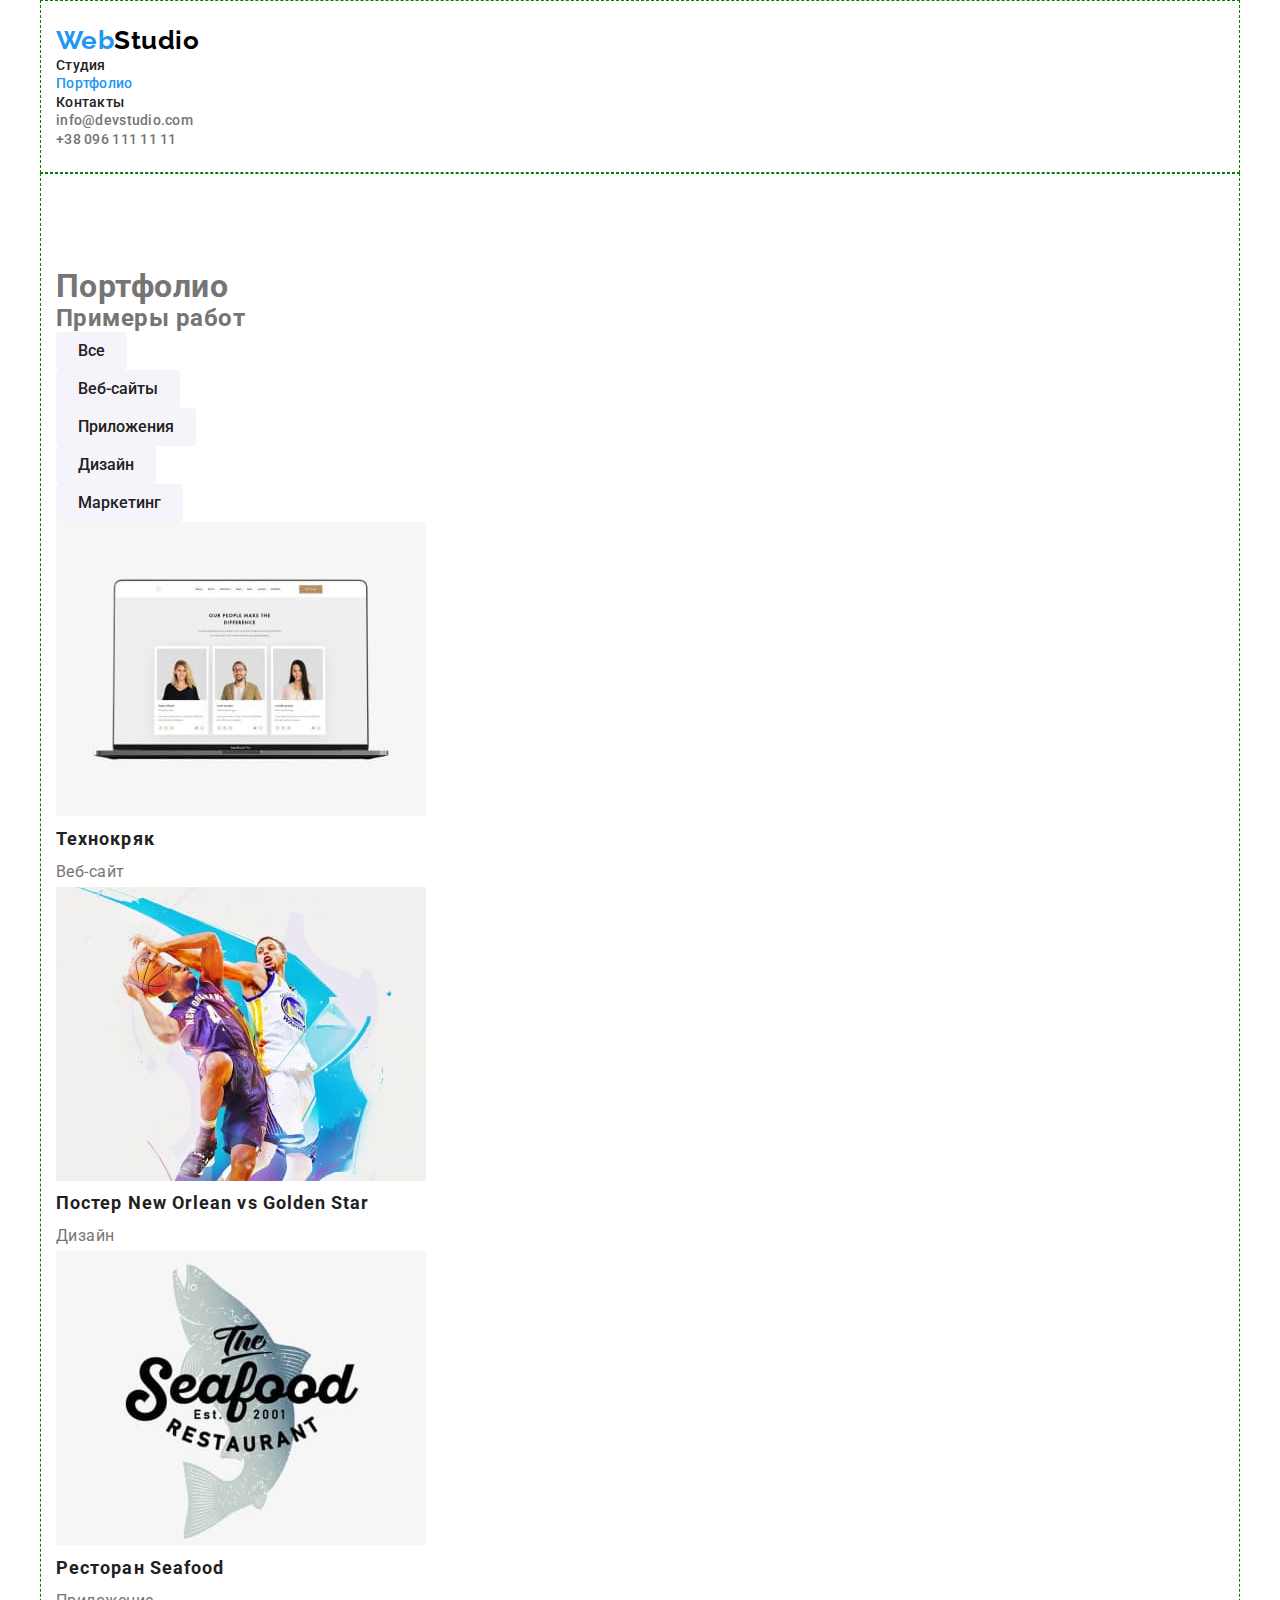
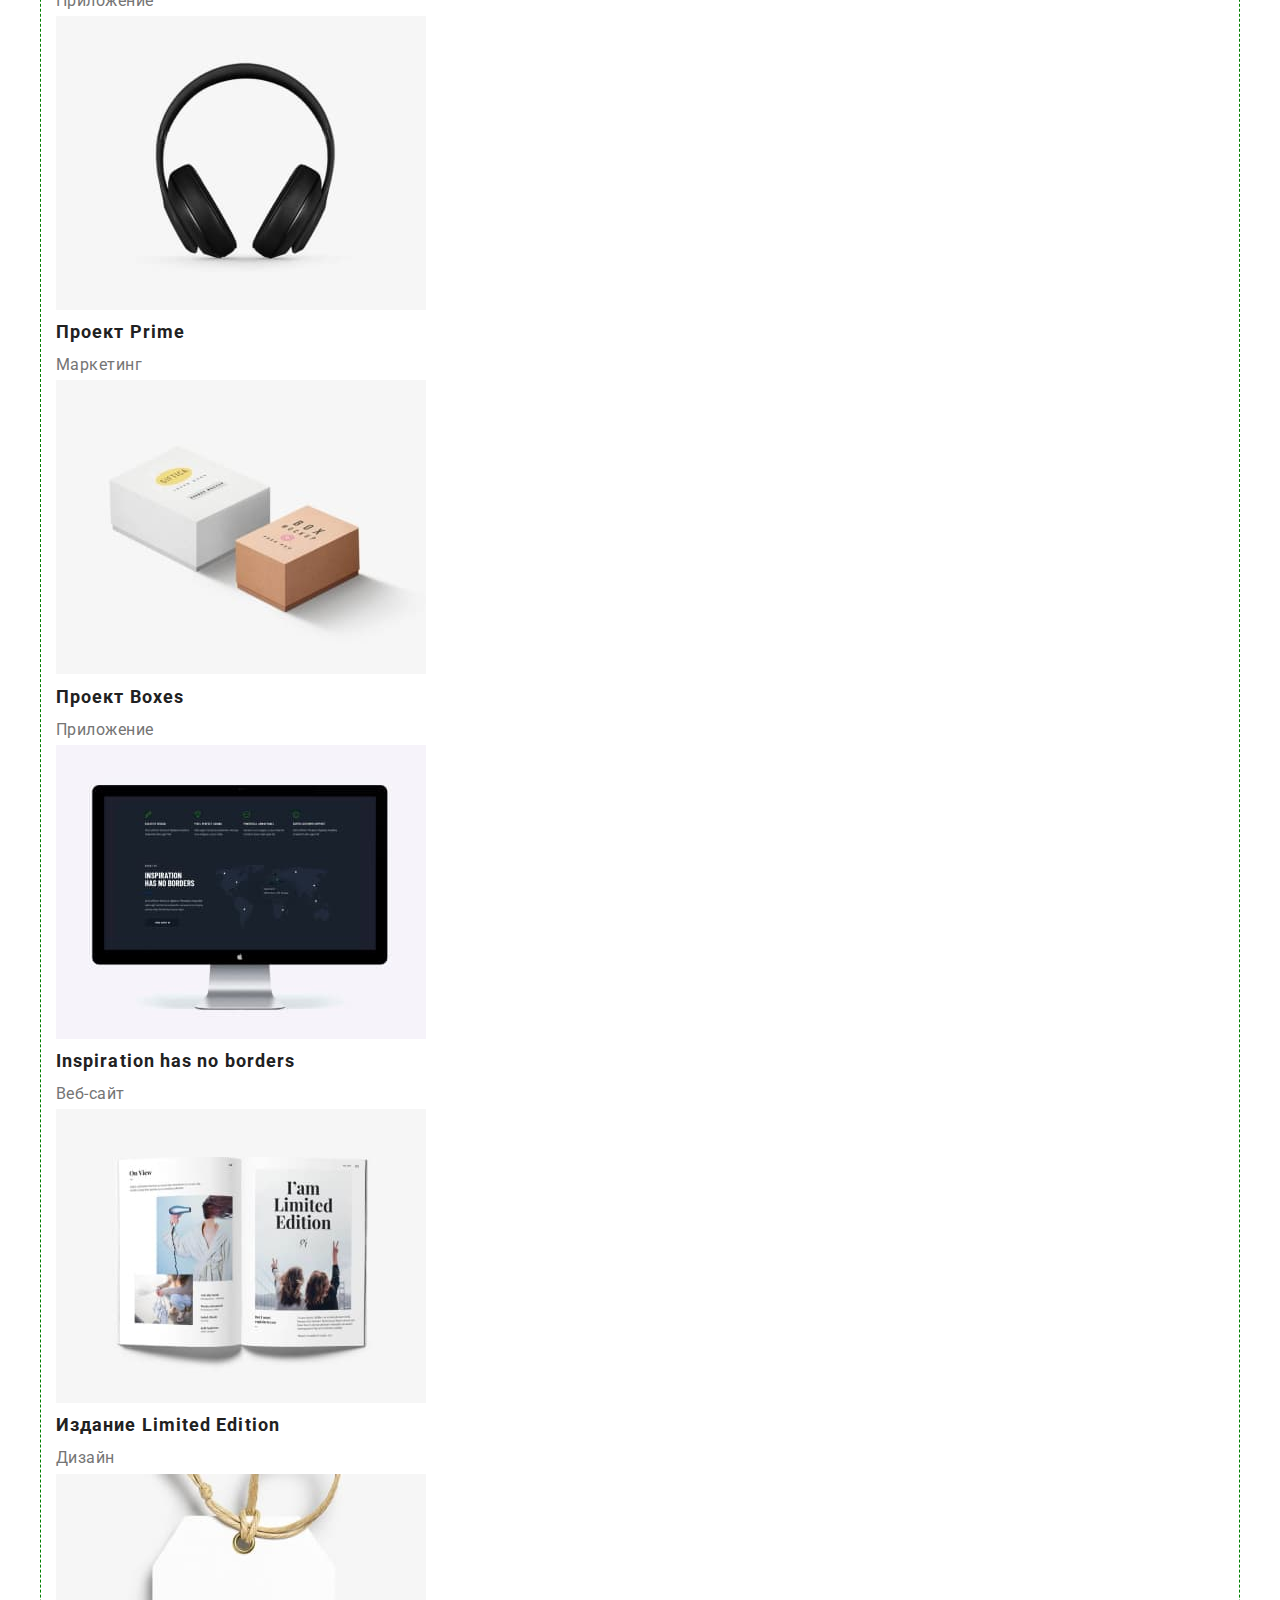
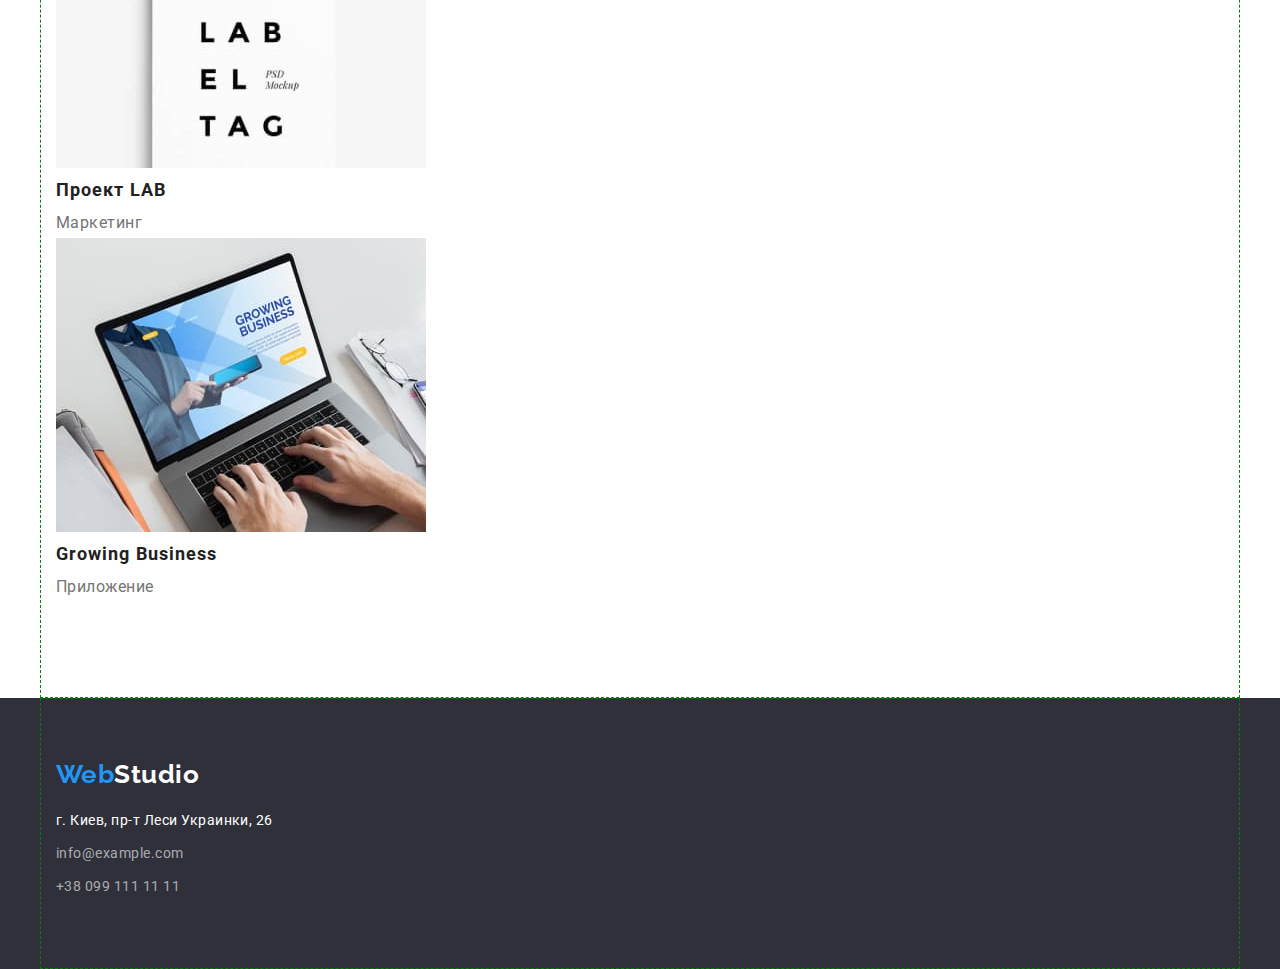
==== portfolio.html @ 229e7117 "скопирована предыдущая версия" ====
<!DOCTYPE html>
<html lang="ru">
    <head>
        <meta charset="UTF-8" />
        <meta http-equiv="X-UA-Compatible" content="IE=edge" />
        <meta name="viewport" content="width=device-width, initial-scale=1.0" />
        <title>WebStudio</title>
        <link rel="preconnect" href="https://fonts.googleapis.com" />
        <link rel="preconnect" href="https://fonts.gstatic.com" crossorigin />
        <link
            rel="stylesheet"
            href="https://cdnjs.cloudflare.com/ajax/libs/modern-normalize/1.1.0/modern-normalize.min.css"
        />
        <link
            href="https://fonts.googleapis.com/css2?family=Raleway:wght@700&family=Roboto:wght@400;500;700;900&display=swap"
            rel="stylesheet"
        />
        <link rel="stylesheet" href="./css/style.css" />
    </head>

    <body>
        <!-- Шапка -->
        <header>
            <div class="container">
                <nav>
                    <a href="./index.html" class="logo"
                        >Web<span class="logo-studio">Studio</span></a
                    >
                    <ul class="site-nav">
                        <li>
                            <a href="./index.html">Студия</a>
                        </li>
                        <li>
                            <a href="./portfolio.html" class="current"
                                >Портфолио</a
                            >
                        </li>
                        <li><a href="#">Контакты</a></li>
                    </ul>
                </nav>
                <ul class="auth-nav">
                    <li><a href="#">info@devstudio.com</a></li>
                    <li><a href="#">+38 096 111 11 11</a></li>
                </ul>
            </div>
        </header>
        <main>
            <!-- Product list -->
            <section>
                <div class="container example-box">
                    <h1>Портфолио</h1>
                    <h2>Примеры работ</h2>
                    <ul>
                        <li>
                            <button type="button" class="button secondary">
                                Все
                            </button>
                        </li>
                        <li>
                            <button type="button" class="button secondary">
                                Веб-сайты
                            </button>
                        </li>
                        <li>
                            <button type="button" class="button secondary">
                                Приложения
                            </button>
                        </li>
                        <li>
                            <button type="button" class="button secondary">
                                Дизайн
                            </button>
                        </li>
                        <li>
                            <button type="button" class="button secondary">
                                Маркетинг
                            </button>
                        </li>
                    </ul>
                    <ul class="example-list">
                        <li>
                            <a href="">
                                <img
                                    src="./images/tehnokryak.jpg"
                                    alt="Технокряк"
                                    width="370"
                                />
                                <h3 class="title">Технокряк</h3>
                                <p>Веб-сайт</p></a
                            >
                        </li>
                        <li>
                            <a href="">
                                <img
                                    src="./images/poster.jpg"
                                    alt="Постер New Orlean vs Golden Star"
                                    width="370"
                                />
                                <h3 class="title">
                                    Постер New Orlean vs Golden Star
                                </h3>
                                <p>Дизайн</p></a
                            >
                        </li>
                        <li>
                            <a href="">
                                <img
                                    src="./images/seafood.jpg"
                                    alt="Ресторан Seafood"
                                    width="370"
                                />
                                <h3 class="title">Ресторан Seafood</h3>
                                <p>Приложение</p></a
                            >
                        </li>
                        <li>
                            <a href="">
                                <img
                                    src="./images/prime.jpg"
                                    alt="Проект Prime"
                                    width="370"
                                />
                                <h3 class="title">Проект Prime</h3>
                                <p>Маркетинг</p></a
                            >
                        </li>
                        <li>
                            <a href="">
                                <img
                                    src="./images/boxes.jpg"
                                    alt="Проект Boxes"
                                    width="370"
                                />
                                <h3 class="title">Проект Boxes</h3>
                                <p>Приложение</p></a
                            >
                        </li>
                        <li>
                            <a href="">
                                <img
                                    src="./images/inspiration.jpg"
                                    alt="Inspiration has no borders"
                                    width="370"
                                />
                                <h3 class="title">
                                    Inspiration has no borders
                                </h3>
                                <p>Веб-сайт</p></a
                            >
                        </li>
                        <li>
                            <a href="">
                                <img
                                    src="./images/limitededition.jpg"
                                    alt="Издание Limited Edition"
                                    width="370"
                                />
                                <h3 class="title">Издание Limited Edition</h3>
                                <p>Дизайн</p></a
                            >
                        </li>
                        <li>
                            <a href="">
                                <img
                                    src="./images/lab.jpg"
                                    alt="Проект LAB"
                                    width="370"
                                />
                                <h3 class="title">Проект LAB</h3>
                                <p>Маркетинг</p></a
                            >
                        </li>
                        <li>
                            <a href="">
                                <img
                                    src="./images/growing.jpg"
                                    alt="Growing Business"
                                    width="370"
                                />
                                <h3 class="title">Growing Business</h3>
                                <p>Приложение</p></a
                            >
                        </li>
                    </ul>
                </div>
            </section>
        </main>
        <!--Footer -->
        <footer>
            <div class="container">
                <a href="./index.html" class="logo"
                    >Web<span class="logo-studio">Studio</span></a
                >
                <address>
                    <ul class="contact-list">
                        <li>г. Киев, пр-т Леси Украинки, 26</li>
                        <li><a href="#">info@example.com</a></li>
                        <li><a href="#">+38 099 111 11 11</a></li>
                    </ul>
                </address>
            </div>
        </footer>
    </body>
</html>
---- css/style.css ----
:root {
    --primary-background-color: #FFFFFF;
    --secondary-background-color: #F5F4FA;
    --footer-background-color: #2F303A;
    --primary-text-color: #757575;
    --title-text-color: #212121;
    --accent-color: #2196F3;
}
/* white color #FFFFFF */   
/* black color #000000 */
/* adress color rgba(255, 255, 255, 0.6) */

body {margin: 0;}
h1,h2,h3,h4,ul,li,p {
    margin: 0;
    padding: 0;}
    
ul {list-style-type: none;}
button {cursor: pointer;}
a {text-decoration: none;}

body {
    background-color: var(--primary-background-color); 
    color: var(--primary-text-color);
    font-family: Roboto; sans-serif;
    letter-spacing: 0.03em;
}
.container {
margin-left: auto;
margin-right: auto;
padding: 94px 15px;

width: 1200px;
border: 1px dashed green;
}

header .container{
    padding-top: 24px;
    padding-bottom: 24px;
}
.logo {
    color: var(--accent-color);
    font-family: Raleway; sans-serif;
    font-size: 26px;
    font-weight: 700;
    line-height: 1.19;
}
.logo-studio {
    color: #000000;
    font-family: Raleway; sans-serif;
    font-weight: 700;
    font-size: 26px;
    line-height: 1.19;
}

.site-nav a {
    color: var(--title-text-color);
    font-weight: 500;
    font-size: 14px;
    line-height: 1.14;
    letter-spacing: 0.02em;
}
.site-nav a:hover,.site-nav a:focus {
    color: var(--accent-color);
}
.site-nav a.current {
    color: var(--accent-color);
}

.auth-nav a{
    color:var(--primary-text-colors);
    font-weight: 500;
    font-size: 14px;
    line-height: 1.14;
    letter-spacing: 0.02em;
}
.auth-nav a:hover,.auth-nav a:focus { color: var(--accent-color);}

.hero {background-color: var(--footer-background-color);
}
.hero-title {color: #FFFFFF;
    font-weight: 900;
    font-size: 44px;
    line-height: 1.36;
    text-align: center;
    letter-spacing: 0.06em;
    text-transform: uppercase;

    margin-top: 0;
    margin-bottom: 30px;
}

.section-title {
    color: var(--title-text-color);
    font-weight: 700;
    font-size: 36px;
    line-height: 1.17;
    text-align: center;

    margin-bottom: 50px;
    padding-left: auto;
    padding-right: auto;
    }

.feature-list .title {color: var(--title-text-color);
    font-weight: 700;
    font-size: 14px;
    line-height: 1.14;
    text-transform: uppercase;

    margin-bottom: 10px;}

.feature-list p {
    font-size: 14px;
    line-height: 1.17;
}
.deals-box {
    padding 0px;
}

.staff {
    background-color: var(--secondary-background-color);
}
.staff .container {
    padding: 94px 15px;
}
.staff-list .title {
    color: var(--title-text-color);
    font-weight: 500;
    font-size: 16px;
    line-height: 1.19;
    text-align: center;

    margin-bottom: 10px;
}
.staff-list p {
    font-size: 16px;
    line-height: 1.19;
    text-align: center;
}
.staff-list
{margin-bottom: 94px;
}

footer {
    background-color: var(--footer-background-color);
}
footer .logo-studio {
    color: #FFFFFF;
}
footer .logo {
    margin-bottom: 20px;
    display: inline-block;
}
footer .container{
    padding: 60px 15px;
}
.contact-list {
    color: #FFFFFF;
    font-style: normal;
    font-size: 14px;
    line-height: 1.71;
}
.contact-list a {
    color: rgba(255, 255, 255, 0.6);
}
.contact-list li{
    margin-bottom: 9px;
}
.contact-list li:hover,.contact-list li:focus{
    color:var(--accent-color);
}
.contact-list a:hover,.contact-list a:focus{
    color:var(--accent-color);
}


/* Buttons */
button {font-family: inherit;}

.button {border-radius: 4px;
border: none;
}
.button.primary {
    padding: 10px 32px;

    color: var(--primary-background-color); 
    background-color: var(--accent-color);
    font-weight: 700;
    font-size: 16px;
    line-height: 1.9;
    letter-spacing: 0.06em;

    margin-left: auto;
    margin-right: auto;
    text-align: center;

    cursor: pointer;
}
.button.secondary {
    padding: 6px 22px;
    color: var(--title-text-color);
    background-color: var(--secondary-background-color);
    font-weight: 500;
    font-size: 16px;
    line-height: 1.625;
    text-align: center;

    cursor: pointer;
}
.button.secondary:hover, .button.secondary:focus {
    color: var(--primary-background-color);
    background-color: var(--accent-color);
}
    
/* Portfolio styles */

.example-list .title {
    color: var(--title-text-color);
    font-weight: 700;
    font-size: 18px;
    line-height: 2;
    letter-spacing: 0.06em;
}
.example-list p {
    color: var(--primary-text-color);
    font-size: 16px;
    line-height: 1.88;
}
.example-box{

}
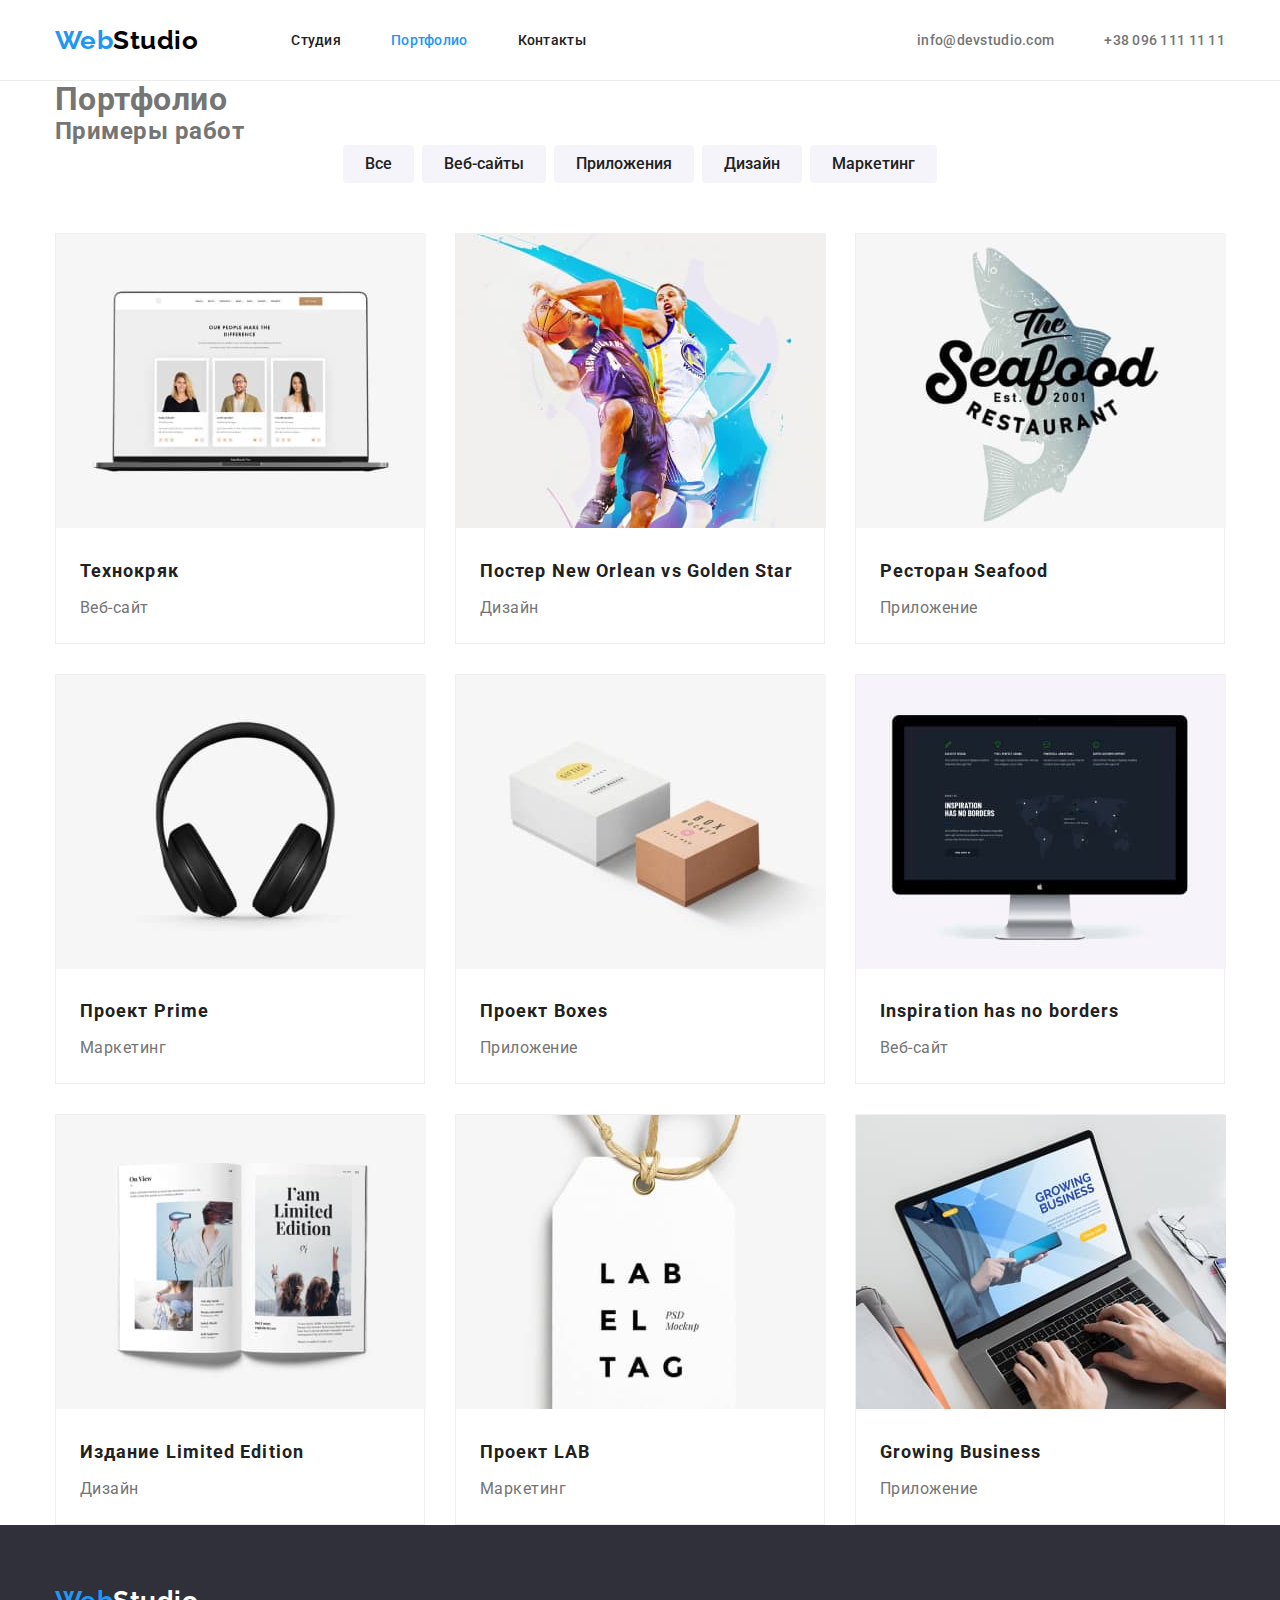
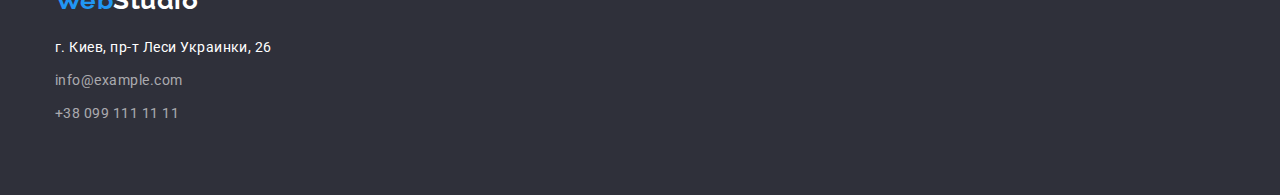
==== commit 53e25853: "добавлены блоки" ====
--- a/portfolio.html
+++ b/portfolio.html
@@ -22,10 +22,11 @@
         <!-- Шапка -->
         <header>
             <div class="container">
-                <nav>
+                
                     <a href="./index.html" class="logo"
                         >Web<span class="logo-studio">Studio</span></a
                     >
+                    <nav>
                     <ul class="site-nav">
                         <li>
                             <a href="./index.html">Студия</a>
@@ -50,7 +51,7 @@
                 <div class="container example-box">
                     <h1>Портфолио</h1>
                     <h2>Примеры работ</h2>
-                    <ul>
+                    <ul class="example-filter">
                         <li>
                             <button type="button" class="button secondary">
                                 Все
--- a/css/style.css
+++ b/css/style.css
@@ -22,37 +22,52 @@
 body {
     background-color: var(--primary-background-color); 
     color: var(--primary-text-color);
-    font-family: Roboto; sans-serif;
+    font-family: Roboto ;
     letter-spacing: 0.03em;
 }
 .container {
 margin-left: auto;
 margin-right: auto;
-padding: 94px 15px;
+padding-right: 15px;
+padding-left: 15px;
 
 width: 1200px;
-border: 1px dashed green;
+/* border: 1px dashed green; */
 }
 
 header .container{
+    display: flex;
+    align-items: center;
+
     padding-top: 24px;
     padding-bottom: 24px;
+    height: 80px;
+}
+header{
+    border-bottom: 1px solid #ECECEC;
 }
 .logo {
+margin-right: 93px;
+
     color: var(--accent-color);
-    font-family: Raleway; sans-serif;
+    font-family: Raleway;
     font-size: 26px;
     font-weight: 700;
     line-height: 1.19;
 }
 .logo-studio {
     color: #000000;
-    font-family: Raleway; sans-serif;
+    font-family: Raleway ;
     font-weight: 700;
     font-size: 26px;
     line-height: 1.19;
 }
 
+.site-nav{
+    display: flex;
+}
+.site-nav li:not(:last-child){margin-right: 50px;}
+
 .site-nav a {
     color: var(--title-text-color);
     font-weight: 500;
@@ -66,7 +81,13 @@
 .site-nav a.current {
     color: var(--accent-color);
 }
-
+.auth-nav{
+    display: flex;
+    margin-left: auto;
+}
+.auth-nav li:not(:last-child){
+    margin-right: 50px;
+}
 .auth-nav a{
     color:var(--primary-text-colors);
     font-weight: 500;
@@ -102,6 +123,18 @@
     padding-right: auto;
     }
 
+.feature-list{
+    display: flex;
+}
+.feature-list li:not(:last-child){
+    margin-right: 30px;}
+.feature-box{
+padding-top: 94px;    
+padding-bottom: 94px;
+}
+.feature-list li {
+    width: 270px;
+}
 .feature-list .title {color: var(--title-text-color);
     font-weight: 700;
     font-size: 14px;
@@ -112,17 +145,26 @@
 
 .feature-list p {
     font-size: 14px;
-    line-height: 1.17;
+    line-height: 1.7;
 }
 .deals-box {
-    padding 0px;
+    padding-bottom: 94px;
+}
+.deals{
+    display: flex;
+}
+.deals li:not(:last-child){
+    margin-right: 30px;
 }
 
 .staff {
     background-color: var(--secondary-background-color);
 }
-.staff .container {
-    padding: 94px 15px;
+.staff .container{
+    padding: 94px 0;
+}
+.staff-list img{
+    margin-bottom: 30px;
 }
 .staff-list .title {
     color: var(--title-text-color);
@@ -137,9 +179,14 @@
     font-size: 16px;
     line-height: 1.19;
     text-align: center;
-}
-.staff-list
-{margin-bottom: 94px;
+    
+    margin-bottom: 30px;
+}
+.staff-list{
+    display: flex;
+}
+.staff-list li:not(:last-child){
+    margin-right: 30px;
 }
 
 footer {
@@ -180,25 +227,26 @@
 
 .button {border-radius: 4px;
 border: none;
-}
+cursor: pointer;
+}
+
+.hero div {
+display: flex;
+justify-content: center;}
+
 .button.primary {
     padding: 10px 32px;
-
+    
     color: var(--primary-background-color); 
     background-color: var(--accent-color);
     font-weight: 700;
     font-size: 16px;
     line-height: 1.9;
     letter-spacing: 0.06em;
-
-    margin-left: auto;
-    margin-right: auto;
-    text-align: center;
-
-    cursor: pointer;
 }
 .button.secondary {
     padding: 6px 22px;
+
     color: var(--title-text-color);
     background-color: var(--secondary-background-color);
     font-weight: 500;
@@ -215,6 +263,28 @@
     
 /* Portfolio styles */
 
+.example-filter {
+    display: flex;
+    justify-content: center;
+    margin-bottom: 50px;
+}
+.example-filter :not(:last-child) {
+    margin-right: 8px;
+}
+.example-list {
+    display: flex;
+    flex-wrap: wrap;
+}
+.example-list li {
+    width: 370px;
+    margin-right: 30px;
+    margin-bottom: 30px;
+    border: 1px solid #EEEEEE;
+}
+.example-list li:nth-last-child(-n+3){
+    margin-bottom: 0;
+}
+.example-list li:nth-child(3n){margin-right: 0;}
 .example-list .title {
     color: var(--title-text-color);
     font-weight: 700;
@@ -227,6 +297,16 @@
     font-size: 16px;
     line-height: 1.88;
 }
-.example-box{
-
+.example-list img {
+    margin-bottom: 20px;
+}
+.example-list h3 {
+    margin-bottom: 4px;
+    margin-right: 24px;
+    margin-left: 24px;
+}
+.example-list p {
+    margin-bottom: 20px;
+    margin-right: 24px;
+    margin-left: 24px;
 }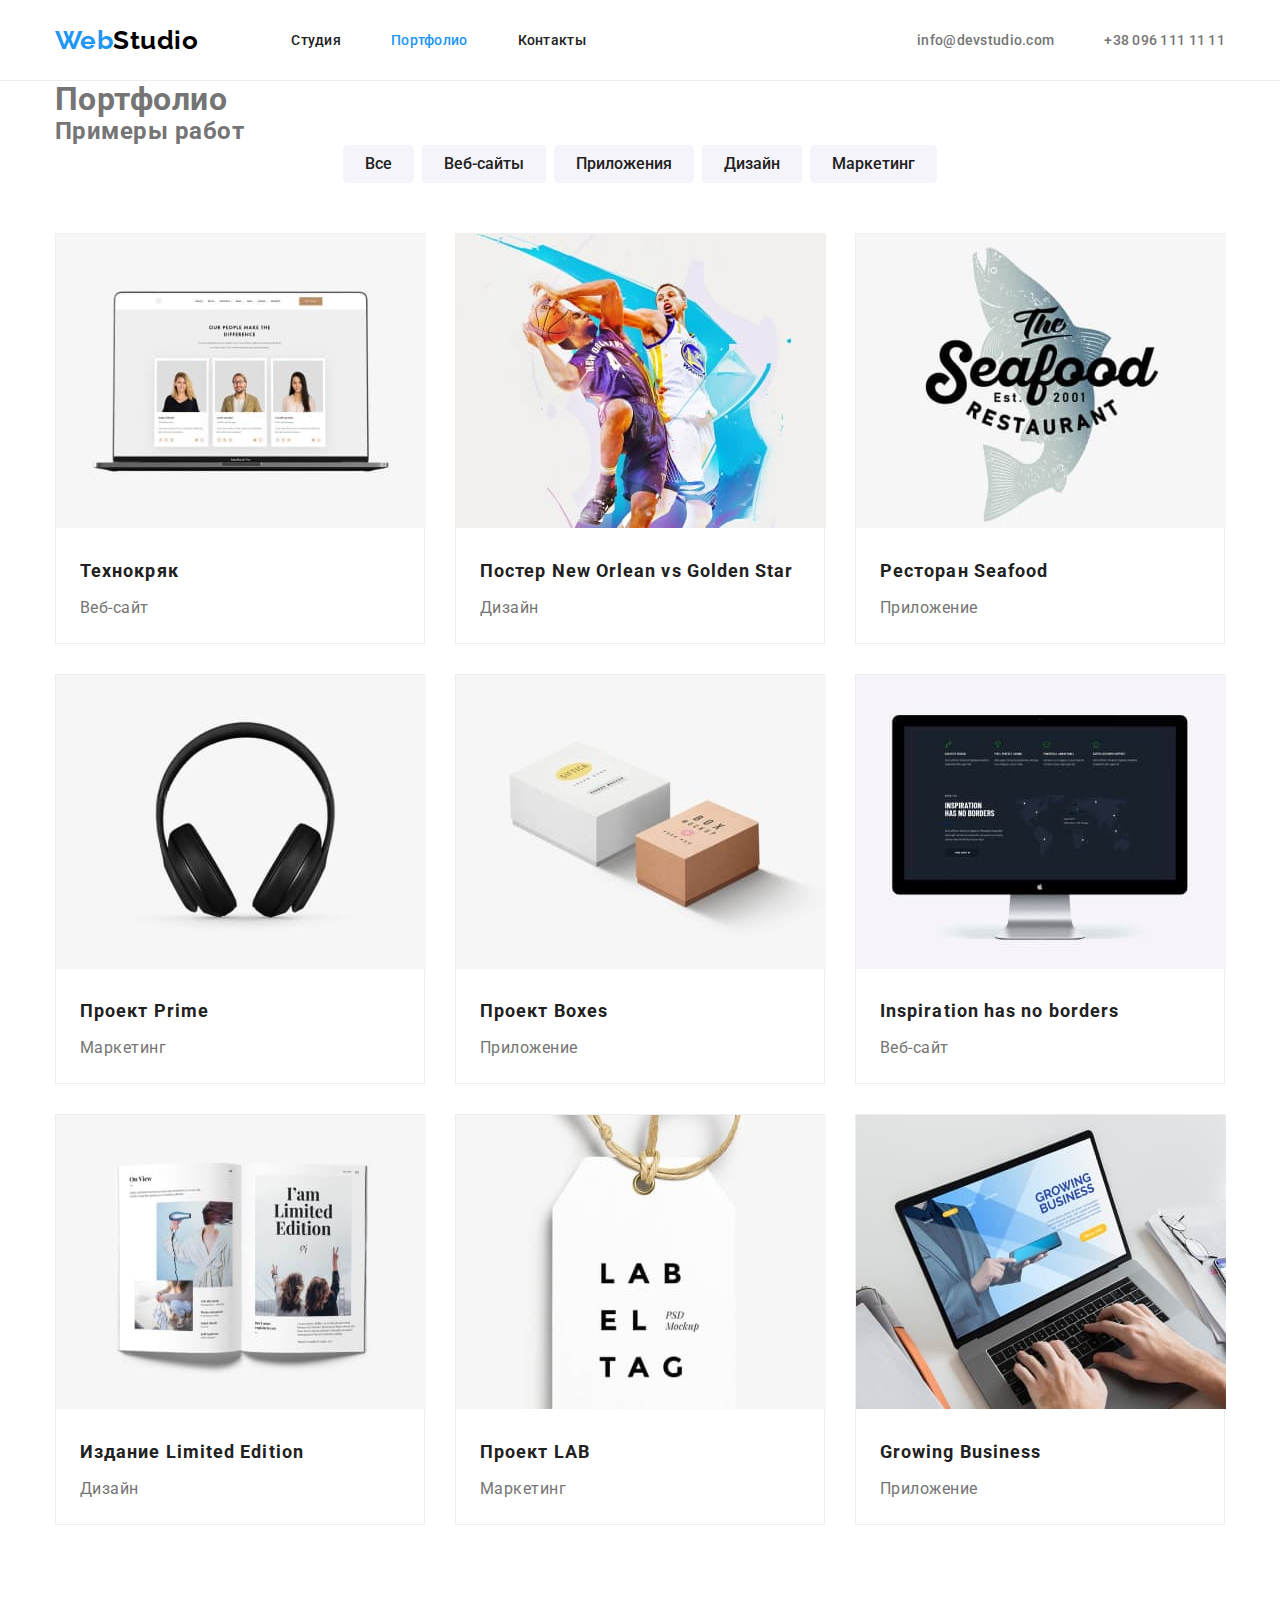
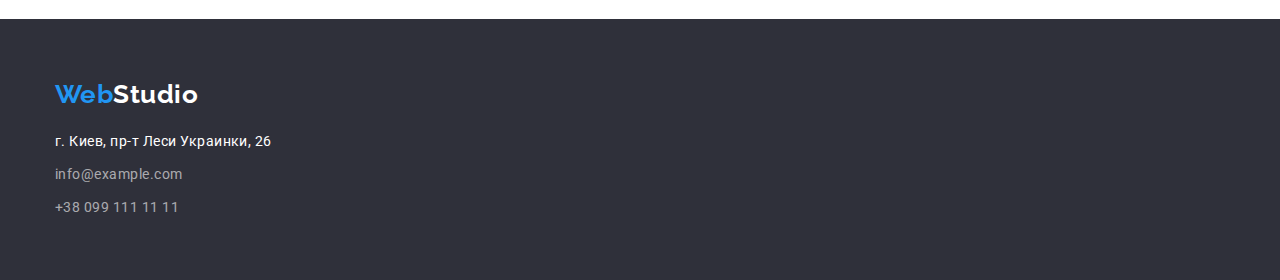
==== commit c0dbd526: "исправлены ошибки" ====
--- a/portfolio.html
+++ b/portfolio.html
@@ -80,107 +80,136 @@
                     </ul>
                     <ul class="example-list">
                         <li>
-                            <a href="">
-                                <img
-                                    src="./images/tehnokryak.jpg"
-                                    alt="Технокряк"
-                                    width="370"
-                                />
-                                <h3 class="title">Технокряк</h3>
-                                <p>Веб-сайт</p></a
-                            >
-                        </li>
-                        <li>
-                            <a href="">
-                                <img
-                                    src="./images/poster.jpg"
-                                    alt="Постер New Orlean vs Golden Star"
-                                    width="370"
-                                />
-                                <h3 class="title">
-                                    Постер New Orlean vs Golden Star
-                                </h3>
-                                <p>Дизайн</p></a
-                            >
-                        </li>
-                        <li>
+                            <div class="item">
+                                <a href="">
+                                    <img
+                                        src="./images/tehnokryak.jpg"
+                                        alt="Технокряк"
+                                        width="370"
+                                    />
+                                     <div class="description">
+                                          <h3 class="title">Технокряк</h3>
+                                          <p>Веб-сайт</p>
+                                    </div>
+                                </a>
+                            </div>
+                        </li>
+                        <li>
+                            <div class="item">
+                                <a href="">
+                                    <img
+                                        src="./images/poster.jpg"
+                                        alt="Постер New Orlean vs Golden Star"
+                                        width="370"
+                                    />
+                                    <div class="description">
+                                        <h3 class="title">
+                                            Постер New Orlean vs Golden Star
+                                        </h3>
+                                        <p>Дизайн</p>
+                                    </div>
+                                </a>
+                            </div>
+                        </li>
+                        <li>
+                            <div class="item">
                             <a href="">
                                 <img
                                     src="./images/seafood.jpg"
                                     alt="Ресторан Seafood"
                                     width="370"
                                 />
+                                <div class="description">
                                 <h3 class="title">Ресторан Seafood</h3>
-                                <p>Приложение</p></a
-                            >
-                        </li>
-                        <li>
+                                <p>Приложение</p></a>
+                                </div>
+                            </div>
+                        </li>
+                        <li>
+                            <div class="item">
                             <a href="">
                                 <img
                                     src="./images/prime.jpg"
                                     alt="Проект Prime"
                                     width="370"
                                 />
+                                <div class="description">
                                 <h3 class="title">Проект Prime</h3>
-                                <p>Маркетинг</p></a
-                            >
-                        </li>
-                        <li>
+                                <p>Маркетинг</p></a>
+                                </div>
+                            </div>
+                        </li>
+                        <li>
+                            <div class="item">
                             <a href="">
                                 <img
                                     src="./images/boxes.jpg"
                                     alt="Проект Boxes"
                                     width="370"
                                 />
+                                <div class="description">
                                 <h3 class="title">Проект Boxes</h3>
-                                <p>Приложение</p></a
-                            >
-                        </li>
-                        <li>
+                                <p>Приложение</p></a>
+                            </div>
+                            </div>
+                        </li>
+                        <li>
+                            <div class="item">
                             <a href="">
                                 <img
                                     src="./images/inspiration.jpg"
                                     alt="Inspiration has no borders"
                                     width="370"
                                 />
+                                <div class="description">
                                 <h3 class="title">
                                     Inspiration has no borders
                                 </h3>
-                                <p>Веб-сайт</p></a
-                            >
-                        </li>
-                        <li>
+                                <p>Веб-сайт</p></a>
+                            </div>
+                            </div>
+                        </li>
+                        <li>
+                            <div class="item">
                             <a href="">
                                 <img
                                     src="./images/limitededition.jpg"
                                     alt="Издание Limited Edition"
                                     width="370"
                                 />
+                                <div class="description">
                                 <h3 class="title">Издание Limited Edition</h3>
-                                <p>Дизайн</p></a
-                            >
-                        </li>
-                        <li>
+                                <p>Дизайн</p></a>
+                            </div>
+                            </div>
+                        </li>
+                        <li>
+                            <div class="item">
                             <a href="">
                                 <img
                                     src="./images/lab.jpg"
                                     alt="Проект LAB"
                                     width="370"
                                 />
+                                <div class="description">
                                 <h3 class="title">Проект LAB</h3>
-                                <p>Маркетинг</p></a
-                            >
-                        </li>
-                        <li>
+                                <p>Маркетинг</p></a>
+                            </div>
+                        </div>
+                        </li>
+                        <li>
+                            <div class="item">
                             <a href="">
                                 <img
                                     src="./images/growing.jpg"
                                     alt="Growing Business"
                                     width="370"
                                 />
+                                <div class="description">
                                 <h3 class="title">Growing Business</h3>
-                                <p>Приложение</p></a
-                            >
+                                <p>Приложение</p></a>
+                            </div>
+                        </div>
                         </li>
                     </ul>
                 </div>
--- a/css/style.css
+++ b/css/style.css
@@ -132,7 +132,7 @@
 padding-top: 94px;    
 padding-bottom: 94px;
 }
-.feature-list li {
+.feature-list .item {
     width: 270px;
 }
 .feature-list .title {color: var(--title-text-color);
@@ -163,32 +163,35 @@
 .staff .container{
     padding: 94px 0;
 }
-.staff-list img{
-    margin-bottom: 30px;
-}
 .staff-list .title {
     color: var(--title-text-color);
     font-weight: 500;
     font-size: 16px;
     line-height: 1.19;
     text-align: center;
-
-    margin-bottom: 10px;
 }
 .staff-list p {
     font-size: 16px;
     line-height: 1.19;
     text-align: center;
-    
-    margin-bottom: 30px;
+
 }
 .staff-list{
     display: flex;
+}
+.staff-list .item{
+    background-color: var(--primary-background-color);
+    border-radius: 0 0 4px 4px;
+
+    width: 270px;
 }
 .staff-list li:not(:last-child){
     margin-right: 30px;
 }
-
+.staff-list .position{
+    padding: 30px 0;
+}
+.position h3{margin-bottom: 10px;}
 footer {
     background-color: var(--footer-background-color);
 }
@@ -211,7 +214,7 @@
 .contact-list a {
     color: rgba(255, 255, 255, 0.6);
 }
-.contact-list li{
+.contact-list li:not(:last-child){
     margin-bottom: 9px;
 }
 .contact-list li:hover,.contact-list li:focus{
@@ -263,6 +266,10 @@
     
 /* Portfolio styles */
 
+
+.example-box{
+    padding-bottom: 94px;
+}
 .example-filter {
     display: flex;
     justify-content: center;
@@ -284,7 +291,9 @@
 .example-list li:nth-last-child(-n+3){
     margin-bottom: 0;
 }
-.example-list li:nth-child(3n){margin-right: 0;}
+.example-list li:nth-child(3n){
+    margin-right: 0;
+}
 .example-list .title {
     color: var(--title-text-color);
     font-weight: 700;
@@ -297,16 +306,10 @@
     font-size: 16px;
     line-height: 1.88;
 }
-.example-list img {
-    margin-bottom: 20px;
-}
-.example-list h3 {
+.example-list .description{
+    padding: 20px 0 20px 24px;
+    justify-content: flex-start;
+}
+.description .title{
     margin-bottom: 4px;
-    margin-right: 24px;
-    margin-left: 24px;
-}
-.example-list p {
-    margin-bottom: 20px;
-    margin-right: 24px;
-    margin-left: 24px;
 }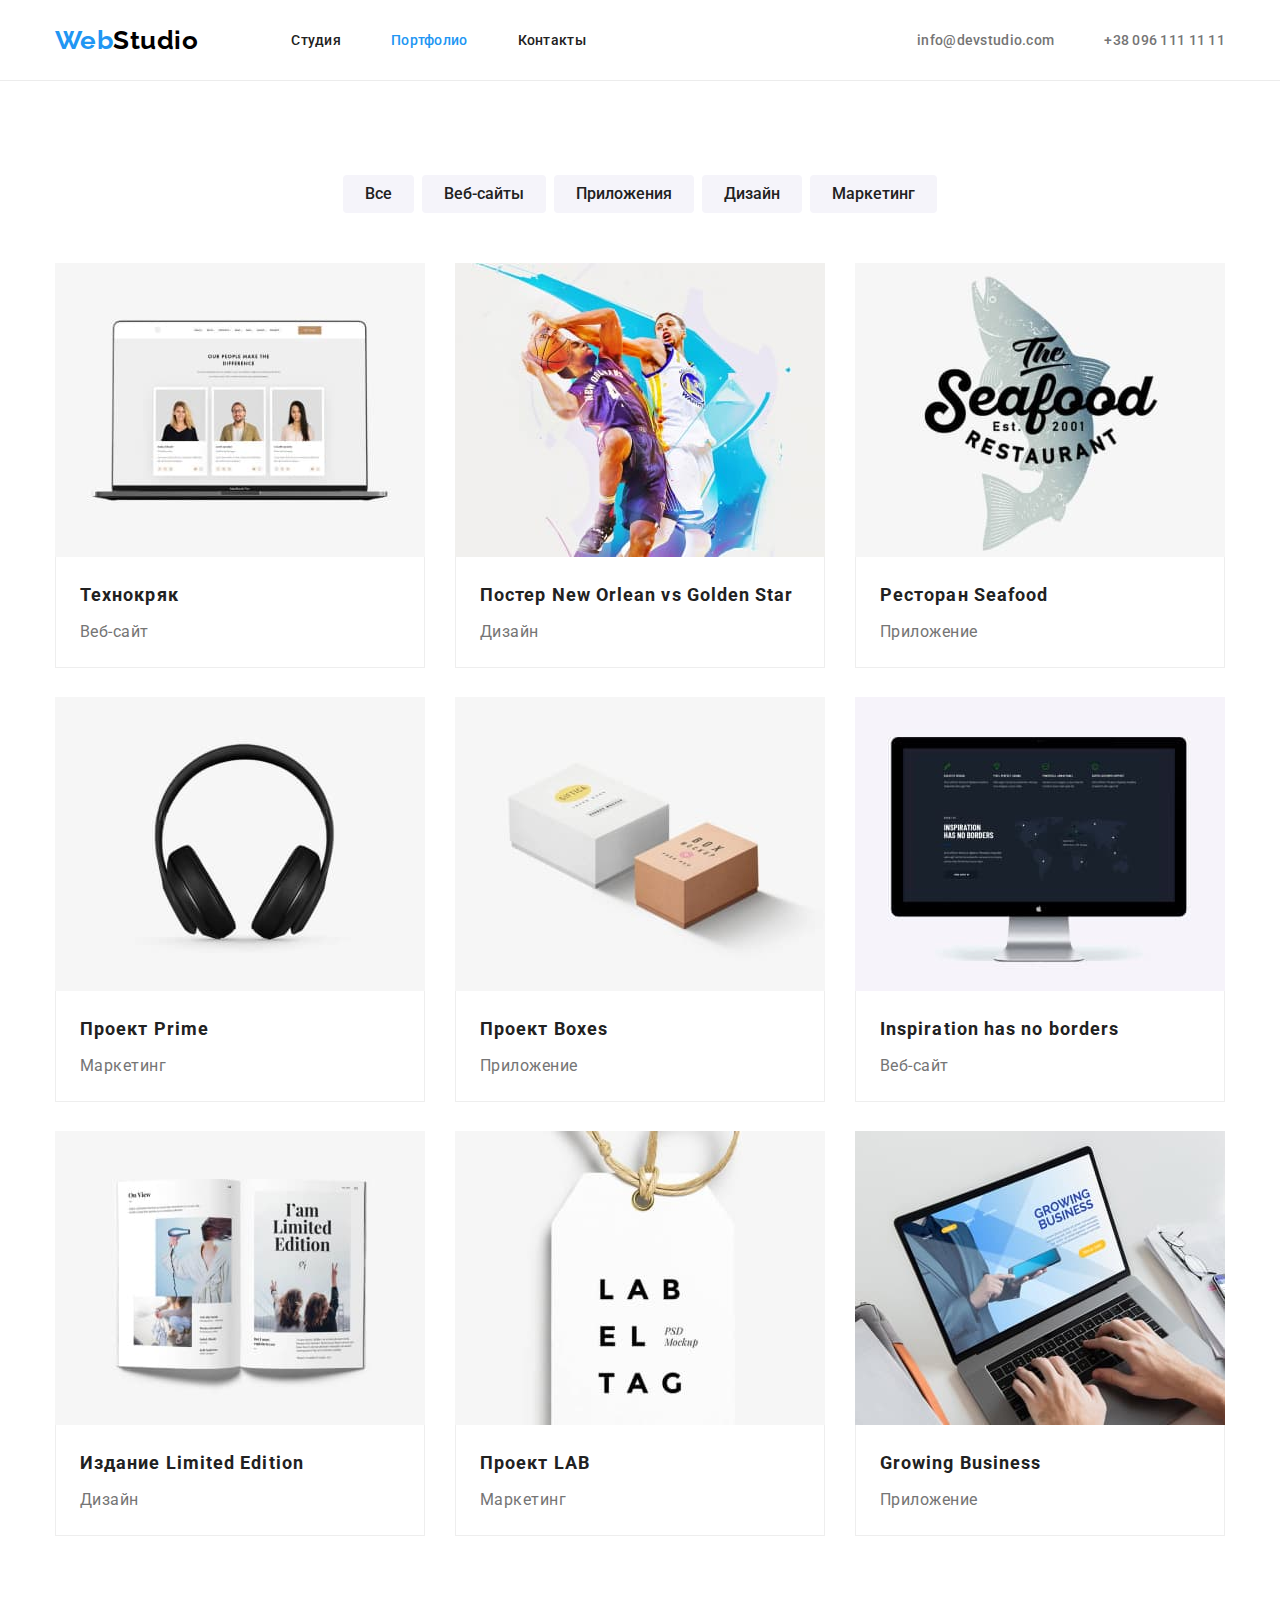
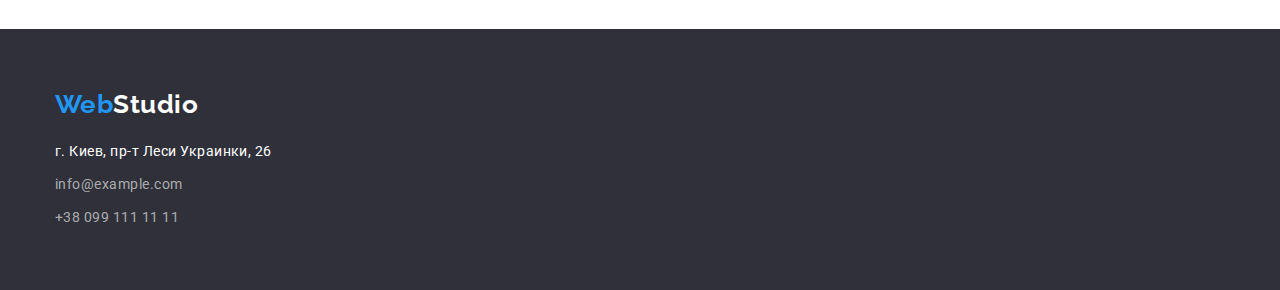
==== commit 958d1d96: "оформлен герой" ====
--- a/portfolio.html
+++ b/portfolio.html
@@ -49,8 +49,8 @@
             <!-- Product list -->
             <section>
                 <div class="container example-box">
-                    <h1>Портфолио</h1>
-                    <h2>Примеры работ</h2>
+                    <h1 class="portfolio">Портфолио</h1>
+                    <h2 class="portfolio">Примеры работ </h2>
                     <ul class="example-filter">
                         <li>
                             <button type="button" class="button secondary">
--- a/css/style.css
+++ b/css/style.css
@@ -1,41 +1,59 @@
 :root {
-    --primary-background-color: #FFFFFF;
-    --secondary-background-color: #F5F4FA;
-    --footer-background-color: #2F303A;
+    --primary-background-color: #ffffff;
+    --secondary-background-color: #f5f4fa;
+    --footer-background-color: #2f303a;
     --primary-text-color: #757575;
     --title-text-color: #212121;
-    --accent-color: #2196F3;
-}
-/* white color #FFFFFF */   
+    --accent-color: #2196f3;
+}
+/* white color #FFFFFF */
 /* black color #000000 */
 /* adress color rgba(255, 255, 255, 0.6) */
 
-body {margin: 0;}
-h1,h2,h3,h4,ul,li,p {
+img {
+    display: block;
+}
+body {
     margin: 0;
-    padding: 0;}
-    
-ul {list-style-type: none;}
-button {cursor: pointer;}
-a {text-decoration: none;}
+}
+h1,
+h2,
+h3,
+h4,
+ul,
+li,
+p {
+    margin: 0;
+    padding: 0;
+}
+
+ul {
+    list-style-type: none;
+}
+button {
+    cursor: pointer;
+}
+a {
+    text-decoration: none;
+}
 
 body {
-    background-color: var(--primary-background-color); 
+    background-color: var(--primary-background-color);
     color: var(--primary-text-color);
-    font-family: Roboto ;
+    font-family: Roboto;
     letter-spacing: 0.03em;
 }
 .container {
-margin-left: auto;
-margin-right: auto;
-padding-right: 15px;
-padding-left: 15px;
-
-width: 1200px;
-/* border: 1px dashed green; */
-}
-
-header .container{
+    margin-left: auto;
+    margin-right: auto;
+    padding-right: 15px;
+    padding-left: 15px;
+
+    width: 1200px;
+    /* outline: 1px dashed green; */
+}
+
+header .container {
     display: flex;
     align-items: center;
 
@@ -43,11 +61,11 @@
     padding-bottom: 24px;
     height: 80px;
 }
-header{
-    border-bottom: 1px solid #ECECEC;
+header {
+    border-bottom: 1px solid #ececec;
 }
 .logo {
-margin-right: 93px;
+    margin-right: 93px;
 
     color: var(--accent-color);
     font-family: Raleway;
@@ -57,16 +75,18 @@
 }
 .logo-studio {
     color: #000000;
-    font-family: Raleway ;
+    font-family: Raleway;
     font-weight: 700;
     font-size: 26px;
     line-height: 1.19;
 }
 
-.site-nav{
-    display: flex;
-}
-.site-nav li:not(:last-child){margin-right: 50px;}
+.site-nav {
+    display: flex;
+}
+.site-nav li:not(:last-child) {
+    margin-right: 50px;
+}
 
 .site-nav a {
     color: var(--title-text-color);
@@ -75,31 +95,44 @@
     line-height: 1.14;
     letter-spacing: 0.02em;
 }
-.site-nav a:hover,.site-nav a:focus {
+.site-nav a:hover,
+.site-nav a:focus {
     color: var(--accent-color);
 }
 .site-nav a.current {
     color: var(--accent-color);
 }
-.auth-nav{
+.auth-nav {
     display: flex;
     margin-left: auto;
 }
-.auth-nav li:not(:last-child){
+.auth-nav li:not(:last-child) {
     margin-right: 50px;
 }
-.auth-nav a{
-    color:var(--primary-text-colors);
+.auth-nav a {
+    color: var(--primary-text-colors);
     font-weight: 500;
     font-size: 14px;
     line-height: 1.14;
     letter-spacing: 0.02em;
 }
-.auth-nav a:hover,.auth-nav a:focus { color: var(--accent-color);}
-
-.hero {background-color: var(--footer-background-color);
-}
-.hero-title {color: #FFFFFF;
+.auth-nav a:hover,
+.auth-nav a:focus {
+    color: var(--accent-color);
+}
+
+.hero {
+    background-color: var(--footer-background-color);
+
+    width: 1600px;
+    height: 600px;
+    margin-left: auto;
+    margin-right: auto;
+
+    padding: 200px 0;
+}
+.hero-title {
+    color: #ffffff;
     font-weight: 900;
     font-size: 44px;
     line-height: 1.36;
@@ -121,27 +154,30 @@
     margin-bottom: 50px;
     padding-left: auto;
     padding-right: auto;
-    }
-
-.feature-list{
-    display: flex;
-}
-.feature-list li:not(:last-child){
-    margin-right: 30px;}
-.feature-box{
-padding-top: 94px;    
-padding-bottom: 94px;
+}
+
+.feature-list {
+    display: flex;
+}
+.feature-list li:not(:last-child) {
+    margin-right: 30px;
+}
+.feature-box {
+    padding-top: 94px;
+    padding-bottom: 94px;
 }
 .feature-list .item {
     width: 270px;
 }
-.feature-list .title {color: var(--title-text-color);
+.feature-list .title {
+    color: var(--title-text-color);
     font-weight: 700;
     font-size: 14px;
     line-height: 1.14;
     text-transform: uppercase;
 
-    margin-bottom: 10px;}
+    margin-bottom: 10px;
+}
 
 .feature-list p {
     font-size: 14px;
@@ -150,18 +186,18 @@
 .deals-box {
     padding-bottom: 94px;
 }
-.deals{
-    display: flex;
-}
-.deals li:not(:last-child){
+.deals {
+    display: flex;
+}
+.deals li:not(:last-child) {
     margin-right: 30px;
 }
 
 .staff {
     background-color: var(--secondary-background-color);
 }
-.staff .container{
-    padding: 94px 0;
+.staff .container {
+    padding: 94px 15px;
 }
 .staff-list .title {
     color: var(--title-text-color);
@@ -174,39 +210,44 @@
     font-size: 16px;
     line-height: 1.19;
     text-align: center;
-
-}
-.staff-list{
-    display: flex;
-}
-.staff-list .item{
+}
+.staff-list {
+    display: flex;
+}
+.staff-list .item {
     background-color: var(--primary-background-color);
     border-radius: 0 0 4px 4px;
+    box-shadow: 0px 1px 3px rgba(0, 0, 0, 0.12), 0px 1px 1px rgba(0, 0, 0, 0.14),
+        0px 2px 1px rgba(0, 0, 0, 0.2);
 
     width: 270px;
-}
-.staff-list li:not(:last-child){
+    height: 368px;
+}
+.staff-list li:not(:last-child) {
     margin-right: 30px;
 }
-.staff-list .position{
+.staff-list .position {
     padding: 30px 0;
 }
-.position h3{margin-bottom: 10px;}
+.position h3 {
+    margin-bottom: 10px;
+}
 footer {
     background-color: var(--footer-background-color);
 }
 footer .logo-studio {
-    color: #FFFFFF;
+    color: #ffffff;
 }
 footer .logo {
     margin-bottom: 20px;
     display: inline-block;
-}
-footer .container{
+    margin-right: 0;
+}
+footer .container {
     padding: 60px 15px;
 }
 .contact-list {
-    color: #FFFFFF;
+    color: #ffffff;
     font-style: normal;
     font-size: 14px;
     line-height: 1.71;
@@ -214,33 +255,38 @@
 .contact-list a {
     color: rgba(255, 255, 255, 0.6);
 }
-.contact-list li:not(:last-child){
+.contact-list li:not(:last-child) {
     margin-bottom: 9px;
 }
-.contact-list li:hover,.contact-list li:focus{
-    color:var(--accent-color);
-}
-.contact-list a:hover,.contact-list a:focus{
-    color:var(--accent-color);
-}
-
+.contact-list li:hover,
+.contact-list li:focus {
+    color: var(--accent-color);
+}
+.contact-list a:hover,
+.contact-list a:focus {
+    color: var(--accent-color);
+}
 
 /* Buttons */
-button {font-family: inherit;}
-
-.button {border-radius: 4px;
-border: none;
-cursor: pointer;
+button {
+    font-family: inherit;
+}
+
+.button {
+    border-radius: 4px;
+    border: none;
+    cursor: pointer;
 }
 
 .hero div {
-display: flex;
-justify-content: center;}
+    display: flex;
+    justify-content: center;
+}
 
 .button.primary {
     padding: 10px 32px;
-    
-    color: var(--primary-background-color); 
+
+    color: var(--primary-background-color);
     background-color: var(--accent-color);
     font-weight: 700;
     font-size: 16px;
@@ -259,16 +305,20 @@
 
     cursor: pointer;
 }
-.button.secondary:hover, .button.secondary:focus {
+.button.secondary:hover,
+.button.secondary:focus {
     color: var(--primary-background-color);
     background-color: var(--accent-color);
 }
-    
+
 /* Portfolio styles */
 
-
-.example-box{
-    padding-bottom: 94px;
+.portfolio {
+    display: none;
+}
+
+.example-box {
+    padding: 94px 15px;
 }
 .example-filter {
     display: flex;
@@ -286,12 +336,11 @@
     width: 370px;
     margin-right: 30px;
     margin-bottom: 30px;
-    border: 1px solid #EEEEEE;
-}
-.example-list li:nth-last-child(-n+3){
+}
+.example-list li:nth-last-child(-n + 3) {
     margin-bottom: 0;
 }
-.example-list li:nth-child(3n){
+.example-list li:nth-child(3n) {
     margin-right: 0;
 }
 .example-list .title {
@@ -306,10 +355,18 @@
     font-size: 16px;
     line-height: 1.88;
 }
-.example-list .description{
-    padding: 20px 0 20px 24px;
+.example-list .item {
+    width: 370px;
+    height: 404px;
+}
+.example-list .description {
+    border-left: 0.5px solid #eeeeee;
+    border-right: 0.5px solid #eeeeee;
+    border-bottom: 0.5px solid #eeeeee;
+
+    padding: 20px 24px;
     justify-content: flex-start;
 }
-.description .title{
+.description .title {
     margin-bottom: 4px;
-}+}
